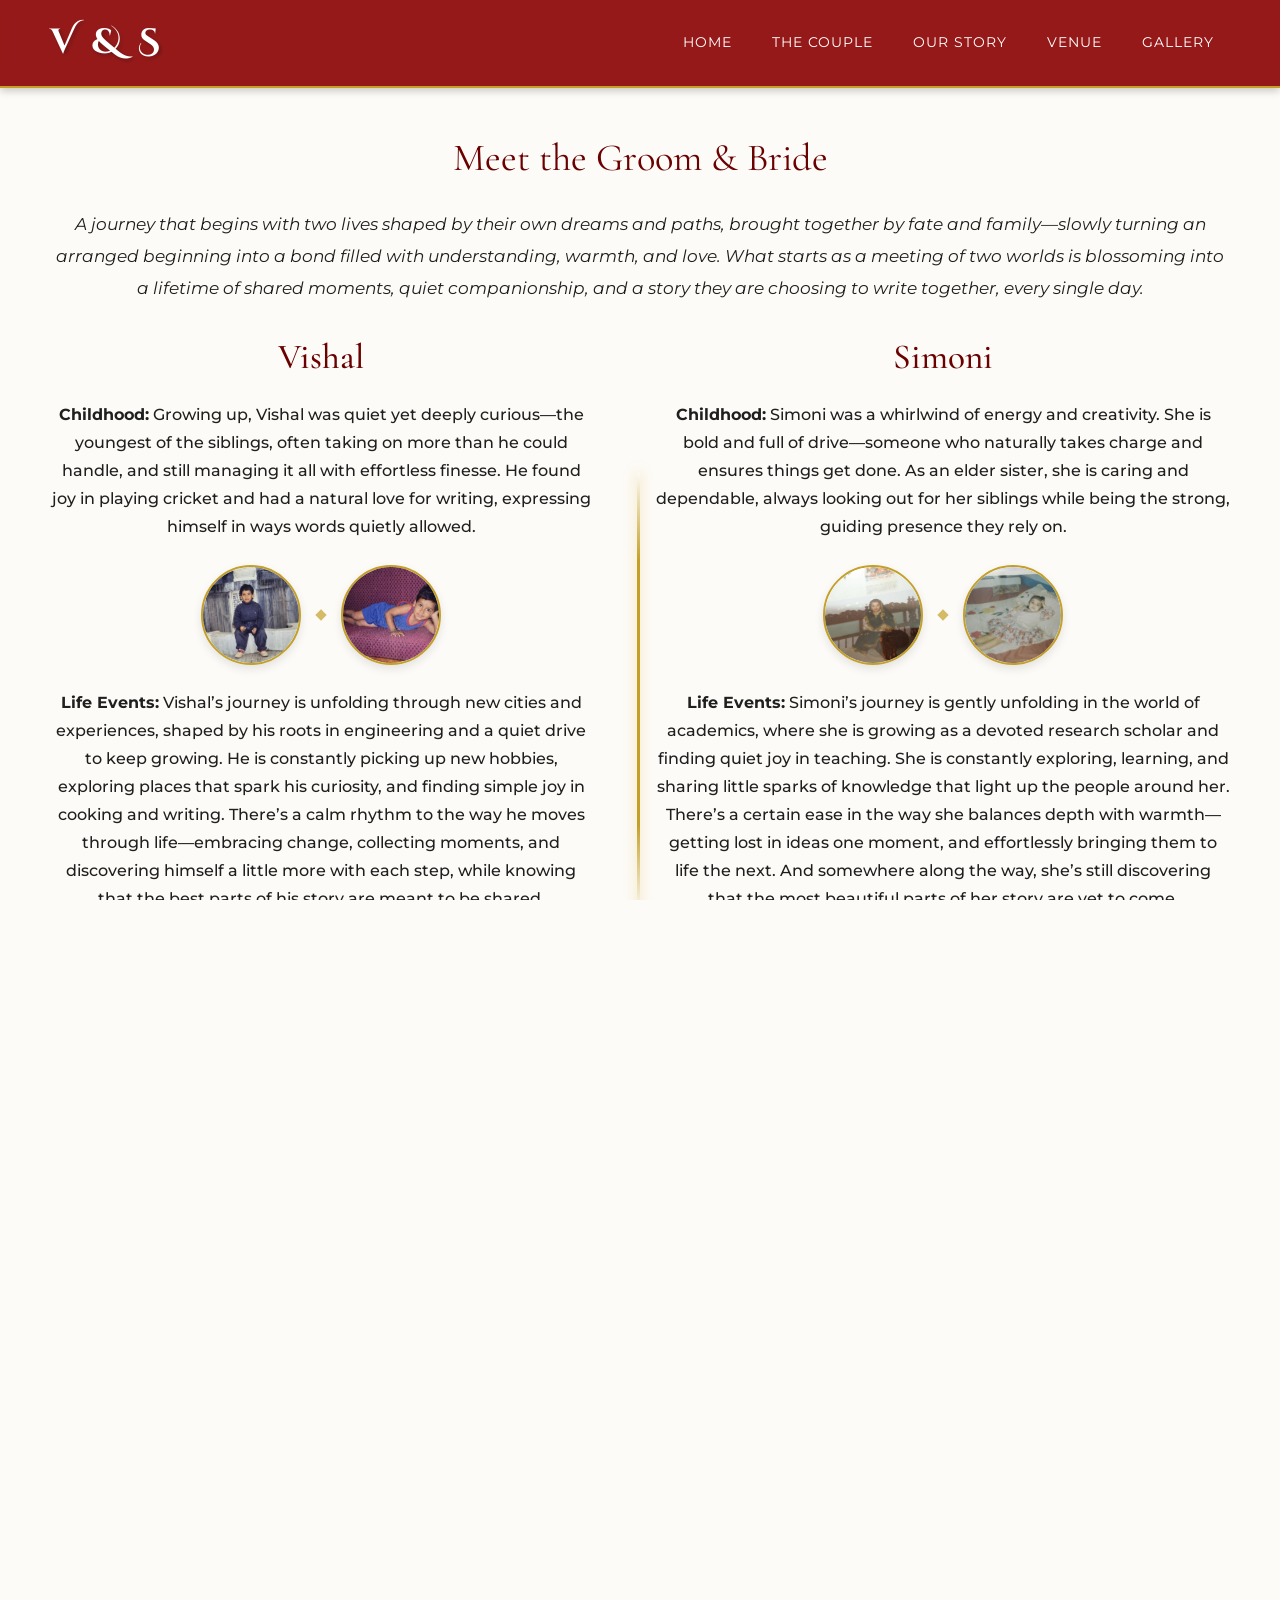
==== couple.html @ 0a627285 "Initial commit" ====
<!DOCTYPE html>
<html lang="en">
<head>
  <meta charset="UTF-8" />
  <meta name="viewport" content="width=device-width, initial-scale=1.0" />
  <title>Our Wedding - The Couple</title>
  <link rel="preconnect" href="https://fonts.googleapis.com" />
  <link rel="preconnect" href="https://fonts.gstatic.com" crossorigin />
  <link href="https://fonts.googleapis.com/css2?family=Cormorant+Garamond:ital,wght@0,300;0,400;0,600;1,400&family=Montserrat:wght@300;400;500&family=Cinzel+Decorative:wght@400;700&display=swap" rel="stylesheet" />
  <link rel="stylesheet" href="style.css" />
</head>
<body>
  <header class="topbar">
    <nav class="container nav-grid">
      <a class="brand" href="index.html">V &amp; S</a>
      <div class="nav-links">
        <a href="index.html">Home</a>
        <a href="couple.html">The Couple</a>
        <div class="dropdown">
          <a href="event.html">Our Story</a>
          <div class="dropdown-content">
            <a href="roka.html">Roka</a>
            <a href="engagement.html">Engagement</a>
            <a href="sangeet.html">Sangeet</a>
            <a href="haldi.html">Haldi</a>
            <a href="wedding.html">Wedding</a>
            <a href="reception.html">Reception</a>
          </div>
        </div>
        <div class="dropdown">
          <a href="venue.html">Venue</a>
          <div class="dropdown-content">
            <a href="khajuraho-history.html">Khajuraho History</a>
          </div>
        </div>
        <a href="gallery.html">Gallery</a>
      </div>
    </nav>
  </header>

  <main class="container">
    <section class="section-block couple-intro">
      <h2>Meet the Groom &amp; Bride</h2>
      <p style="font-style: italic;">A journey that begins with two lives shaped by their own dreams and paths, brought together by fate and family—slowly turning an arranged beginning into a bond filled with understanding, warmth, and love. What starts as a meeting of two worlds is blossoming into a lifetime of shared moments, quiet companionship, and a story they are choosing to write together, every single day.</p>
    </section>

    <div class="info-grid">
      <article>
        <h3>Vishal</h3>
        <p><strong>Childhood:</strong> Growing up, Vishal was quiet yet deeply curious—the youngest of the siblings, often taking on more than he could handle, and still managing it all with effortless finesse. He found joy in playing cricket and had a natural love for writing, expressing himself in ways words quietly allowed.</p>
        <div class="story-gallery">
          <div class="story-frame"><img src="images/Vishal_Child_01.jpg" alt="Vishal Childhood 1"></div>
          <div class="diamond-divider"></div>
          <div class="story-frame"><img src="images/Vishal_Child_02.jpg" alt="Vishal Childhood 2"></div>
        </div>
        <p style="margin-top: 1rem;"><strong>Life Events:</strong> Vishal’s journey is unfolding through new cities and experiences, shaped by his roots in engineering and a quiet drive to keep growing. He is constantly picking up new hobbies, exploring places that spark his curiosity, and finding simple joy in cooking and writing. There’s a calm rhythm to the way he moves through life—embracing change, collecting moments, and discovering himself a little more with each step, while knowing that the best parts of his story are meant to be shared.</p>
        <div class="story-gallery">
          <div class="story-frame"><img src="images/Vishal_Life_01.jpg" alt="Vishal Event 1"></div>
          <div class="diamond-divider"></div>
          <div class="story-frame"><img src="images/Vishal_Life_02.jpg" alt="Vishal Event 2"></div>
          <div class="diamond-divider"></div>
          <div class="story-frame"><img src="images/Vishal_Life_03.jpg" alt="Vishal Event 3"></div>
        </div>
      </article>
      <article>
        <h3>Simoni</h3>
        <p><strong>Childhood:</strong> Simoni was a whirlwind of energy and creativity. She is bold and full of drive—someone who naturally takes charge and ensures things get done. As an elder sister, she is caring and dependable, always looking out for her siblings while being the strong, guiding presence they rely on.</p>
        <div class="story-gallery">
          <div class="story-frame"><img src="images/Simoni_Child_01.jpeg" alt="Simoni Childhood 1"></div>
          <div class="diamond-divider"></div>
          <div class="story-frame"><img src="images/Simoni_Child_02.jpeg" alt="Simoni Childhood 2"></div>
        </div>
        <p style="margin-top: 1rem;"><strong>Life Events:</strong> Simoni’s journey is gently unfolding in the world of academics, where she is growing as a devoted research scholar and finding quiet joy in teaching. She is constantly exploring, learning, and sharing little sparks of knowledge that light up the people around her. There’s a certain ease in the way she balances depth with warmth—getting lost in ideas one moment, and effortlessly bringing them to life the next. And somewhere along the way, she’s still discovering that the most beautiful parts of her story are yet to come.</p>
        <div class="story-gallery">
          <div class="story-frame"><img src="images/Simoni_Life_01.jpg" alt="Simoni Event 1"></div>
          <div class="diamond-divider"></div>
          <div class="story-frame"><img src="images/Simoni_Life_02.jpg" alt="Simoni Event 2"></div>
          <div class="diamond-divider"></div>
          <div class="story-frame"><img src="images/Simoni_Life_03.jpg" alt="Simoni Event 3"></div>
        </div>
      </article>
    </div>

    <section class="section-block childhood-section">
      <h3 style="text-align: center;">These kids are getting married!</h3>
      <div class="childhood-gallery">
        <div class="kid-frame">
          <img src="images/Little_Vishal.jpg" alt="Little Vishal">
          <span>Little Vishal</span>
        </div>
        <div class="heart-divider">
          <svg viewBox="0 0 32 32" fill="var(--maroon)">
            <path d="M16 28.5L14.1 26.7C7.33 20.58 3 16.5 3 11.5C3 7.36 6.36 4 10.5 4C12.84 4 15.09 5.09 16.6 6.81C18.11 5.09 20.36 4 22.7 4C26.84 4 30 7.36 30 11.5C30 16.5 25.67 20.58 18.9 26.71L17 28.5H16Z"/>
          </svg>
        </div>
        <div class="kid-frame">
          <img src="images/Little_Simoni.jpg" alt="Little Simoni">
          <span>Little Simoni</span>
        </div>
      </div>
    </section>

    <section class="event-nav-buttons">
      <h3>Explore Our Journey</h3>
      <div class="event-grid">
        <a href="event.html" class="button-89">Our Full Story</a>
        <a href="gallery.html" class="button-89">Photo Gallery</a>
      </div>
    </section>
  </main>

  <footer class="site-footer">
    <div class="container footer-compact-row">
      <div class="countdown" aria-live="polite">
        <div><span id="days">0</span><small>Days</small></div>
        <div><span id="hours">0</span><small>Hours</small></div>
        <div><span id="minutes">0</span><small>Minutes</small></div>
        <div><span id="seconds">0</span><small>Seconds</small></div>
      </div>
      <p class="footer-quote-inline">Two hearts. Two families. One beautiful beginning.</p>
      <div class="wedding-seal">
        <div class="seal-inner">
          <span class="seal-month">NOV</span>
          <span class="seal-day">20</span>
          <span class="seal-year">2026</span>
        </div>
      </div>
    </div>
  </footer>

  <script src="countdown.js"></script>
  <script src="lightbox.js"></script>
  <script src="responsive-imgs.js"></script>
</body>
</html>
---- style.css ----
@import url('https://fonts.googleapis.com/css2?family=Cinzel+Decorative:wght@400;700&family=Cormorant+Garamond:ital,wght@0,300;0,400;0,600;1,400&family=Montserrat:wght@300;400;500&display=swap');

:root {
    --ivory: #FDFBF7;
    --gold: #C5A028;
    --maroon: #6B0000;
    --pastel-blue: #a7c7e7;
    --dark-text: #1f1f1f;
    --bg: var(--ivory);
    --text: #1f1f1f;
    --muted: #444444;
    --border: rgba(107, 0, 0, 0.15);
    --shadow: 0 20px 40px rgba(0, 0, 0, 0.08);
    --size-4: 1.2rem;
    --size-content-3: 1180px;
}

* {box-sizing:border-box;margin:0;padding:0;}
html {scroll-behavior:smooth;}
html,body {height:100%;font-family:'Montserrat', sans-serif;font-size:16px;line-height:1.8;color:var(--text);display:flex;flex-direction:column;background:var(--bg);font-weight: 400; overflow-x: hidden;}
body.loading-active { overflow: hidden; }

/* Loading Overlay */
.loading-wrapper {
    position: fixed;
    inset: 0;
    z-index: 10000;
    background: linear-gradient(-45deg, #6B0000, #4a0000, #C41E3A, #2b0000);
    background-size: 300% 300%;
    animation: gradientBG 8s ease infinite;
    display: flex;
    justify-content: center;
    align-items: center;
    transition: opacity 0.6s cubic-bezier(0.4, 0, 0.2, 1), visibility 0.6s;
}

.loading-wrapper.hidden {
    opacity: 0;
    visibility: hidden;
}

.loading-content {
    position: relative;
    width: 100%;
    height: 100%;
    display: flex;
    justify-content: center;
    align-items: center;
}

.loading-text {
    position: absolute;
    z-index: 10;
    font-family: 'Cinzel Decorative', serif;
    color: var(--gold);
    font-size: 2rem;
    font-weight: 700;
    text-transform: uppercase;
    letter-spacing: 6px;
    text-shadow: 0 0 30px rgba(197, 160, 40, 0.8), 0 0 15px rgba(255, 255, 255, 0.4);
    animation: loaderFade 2s infinite ease-in-out;
}

.loader-dots {
    position: absolute;
    top: 50%;
    left: 50%;
}

.loader-dot {
    position: absolute;
    width: 300px;
    height: 300px;
    transform: translate(-50%, -50%);
    animation: loading-block 3.5s ease-in-out infinite;
}

.loader-dot::after {
    content: "";
    display: inline-block;
    width: 60px;
    height: 60px;
    background-color: var(--gold);
    border-radius: 50%;
    position: absolute;
    transform: scale(0.17);
    animation: loading-dot 3.5s ease-in-out infinite;
    box-shadow: 0 0 15px var(--gold);
}

.loader-dot:nth-child(1) { top: 120px; left: -209px; animation-delay: 0s; }
.loader-dot:nth-child(1)::after { top: 0; right: 0; transform-origin: top right; animation-delay: 0s; }
.loader-dot:nth-child(2) { top: -161px; left: -194px; animation-delay: 0.25s; }
.loader-dot:nth-child(2)::after { bottom: 0; right: 0; transform-origin: bottom right; animation-delay: 0.25s; }
.loader-dot:nth-child(3) { top: -161px; left: -101px; animation-delay: 0.5s; }
.loader-dot:nth-child(3)::after { bottom: 0; right: 0; transform-origin: bottom right; animation-delay: 0.5s; }
.loader-dot:nth-child(4) { top: 116px; left: 200px; animation-delay: 0.75s; }
.loader-dot:nth-child(4)::after { top: 0; left: 0; transform-origin: top left; animation-delay: 0.75s; }
.loader-dot:nth-child(5) { top: -161px; left: 214px; animation-delay: 1s; }
.loader-dot:nth-child(5)::after { bottom: 0; left: 0; transform-origin: bottom left; animation-delay: 1s; }

@keyframes loading-block { 70%, 100% { transform: translate(-50%, -50%) rotate(360deg); } }
@keyframes loading-dot { 0%, 70%, 100% { transform: scale(0.17); } 35% { transform: scale(1); } }
@keyframes gradientBG { 0% { background-position: 0% 50%; } 50% { background-position: 100% 50%; } 100% { background-position: 0% 50%; } }
@keyframes loaderFade { 0%, 100% { opacity: 0.5; transform: scale(0.95); } 50% { opacity: 1; transform: scale(1); } }
body {display:flex;flex-direction:column;}
main {flex:1;}
a {color:inherit;text-decoration:none;}

.topbar {position:sticky;top:0;z-index:20;background:rgba(139,0,0,0.9);backdrop-filter:blur(10px);border-bottom:2px solid var(--gold);box-shadow:0 3px 8px rgba(0,0,0,0.2);padding:0.1rem 0;}
.container {width:min(100% - 2rem, 1180px);margin:0 auto;}
.nav-grid {display:flex;align-items:center;justify-content:space-between;padding:0.6rem 0;}
.brand {
    font-family: 'Cinzel Decorative', serif;
    font-size: 2.2rem;
    font-weight: 700;
    letter-spacing: 0.1em;
    color: #fff;
    text-shadow: 2px 2px 4px rgba(0,0,0,0.3);
    transition: transform 0.15s ease, text-shadow 0.15s ease;
}
.brand:hover {
    transform: scale(1.05);
    text-shadow: 0 0 10px rgba(212, 175, 55, 0.6);
}
.nav-links {display:flex; gap:0.5rem; align-items: stretch;}
.dropdown { position: relative; display: flex; align-items: center; }
.dropdown-content {
    display: none;
    position: absolute;
    background: rgba(107, 0, 0, 0.8);
    backdrop-filter: blur(10px);
    min-width: 180px;
    box-shadow: 0px 8px 16px 0px rgba(0,0,0,0.3);
    z-index: 30;
    top: 100%;
    left: 0;
    border: 1px solid var(--gold);
    border-top: none;
    padding: 0.5rem 0;
}
.dropdown-content a {
    display: block;
    width: 100%;
    padding: 0.6rem 1.2rem !important;
    border-radius: 0 !important;
    text-transform: none !important;
    margin: 0 !important;
    color: #fff;
}
.dropdown-content a:hover {
    background: rgba(255, 255, 255, 0.1);
    color: var(--gold) !important;
    transition: background 0.15s ease, color 0.15s ease;
}
.dropdown:hover .dropdown-content { display: block; }
.nav-links > a, 
.dropdown > a {
    font-weight:400;
    color:#fff;
    padding: 0.6rem 1rem;
    border-radius: 4px;
    transition:all 0.15s ease;
    font-size:0.9rem;
    text-transform: uppercase;
    letter-spacing: 1px;
    display: flex;
    align-items: center;
}
.nav-links > a:hover,
.dropdown:hover > a {
    background:var(--gold);
    color:var(--maroon);
}

/* Desktop Hero */
.hero {position:relative;height:75vh;display:flex;align-items:center;justify-content:center;text-align:center;background:url('images/hero.jpg') center/cover no-repeat;}
.hero-overlay {position:absolute;inset:0;background:linear-gradient(160deg,rgba(0,0,0,0.2),rgba(0,0,0,0.4));}
.glass-card {position:relative;z-index:2;max-width:560px;margin:0 1rem;padding:2rem;backdrop-filter:blur(12px);background: rgba(255, 255, 255, 0.92);border: 1px solid rgba(255, 255, 255, 0.4);box-shadow: 0 30px 60px rgba(0,0,0,0.12);border-radius:4px;}
.glass-card h1 {font-family:'Cormorant Garamond', serif;font-size:3.5rem;margin-bottom:1.5rem;color:var(--maroon);font-weight:400;letter-spacing: 2px;}
.glass-card p {margin-bottom:2rem;color:var(--text);font-size:1.2rem;font-family:'Cormorant Garamond', serif;font-style: italic;line-height:1.8;letter-spacing:0.5px;}

/* Desktop layout defaults */
.info-grid {display:grid;grid-template-columns:1fr 1fr;gap:2rem;margin:1rem auto 2rem;align-items:start;}
.info-grid article {text-align:center;}
.info-grid article:first-child {position:relative;padding-right:2rem;}
.info-grid article:first-child::after {content:'';position:absolute;right:-1rem;top:50%;transform:translateY(-50%);width:3px;height:60%;background:linear-gradient(180deg, transparent 0%, var(--gold) 20%, var(--gold) 80%, transparent 100%);border-radius:999px;box-shadow:0 0 12px rgba(212,175,55,0.5);}
.info-grid h2, .info-grid h3 {font-family:'Cormorant Garamond', serif;font-size:2.2rem;margin-bottom:0.8rem;color:var(--maroon);font-weight:500;}
.info-grid p {line-height:1.75;color:var(--text);font-size:1rem;font-weight:500;}

/* Card Styles with 3D Flip Effect */
.cards-container {
  max-width:1000px;
  margin:2rem auto;
  display:flex;
  flex-wrap:wrap;
  justify-content:space-around;
  gap:2rem;
  padding:0 1rem;
}

.card {
  position:relative;
  width:280px;
  height:360px;
  background:#fff;
  transform-style:preserve-3d;
  transform:perspective(2000px);
  transition:1s;
  box-shadow:inset 100px 0 50px rgba(139,0,0,0.3);
  border-radius:12px;
  overflow:hidden;
}

.card:hover {
  z-index:1111;
  transform:perspective(2000px) rotate(-10deg);
  box-shadow:inset 20px 0 50px rgba(139,0,0,0.5);
}

.card .img-container {
  position:relative;
  width:100%;
  height:100%;
  transform-origin:left;
  z-index:1;
  transition:1s;
  border-radius:12px;
}

.card .img-container img {
  position:absolute;
  left:0;
  top:0;
  height:100%;
  width:100%;
  object-fit:cover;
}

.card:hover .img-container {
  transform:rotateY(-135deg);
}

.card .card-details {
  position:absolute;
  left:0;
  top:0;
  width:100%;
  height:100%;
  box-sizing:border-box;
  padding:20px;
  color:#000;
  background:linear-gradient(135deg, rgba(212,175,55,0.05) 0%, rgba(139,0,0,0.05) 100%);
  display:flex;
  flex-direction:column;
  justify-content:center;
}

.card .card-details h2 {
  margin:0;
  padding:0.5em 0;
  text-transform:uppercase;
  font-size:1.8em;
  color:var(--maroon);
  font-family:'Cormorant Garamond', serif;
  font-weight:500;
}

.card .card-details p {
  margin:0;
  padding:0;
  line-height:1.6;
  font-size:1rem;
  color:var(--text);
  font-weight:500;
}

.card-divider {
  width: 3px;
  height: 300px;
  background:linear-gradient(180deg, transparent 0%, var(--gold) 20%, var(--gold) 80%, transparent 100%);
  box-shadow:0 0 12px rgba(212,175,55,0.5);
  border-radius:999px;
  align-self:center;
  margin:0 2rem;
}

.section-block {margin:0.25rem 0;padding:0.25rem 0;}
.section-block h2, .section-block h3 {font-family:'Cormorant Garamond', serif;color:var(--maroon);margin:0 0 1rem 0;font-weight:400;font-size: 2.4rem;}
.section-block p, .section-block ul {color:var(--text);line-height:1.9;font-size:1.05rem;font-weight:400;}
.section-block ul {padding-left:1.3rem;list-style-type:disc;}

.gallery-section {
  width: 100%;
  position: relative;
  z-index: 1;
  margin: 0.5rem 0;
  padding: 0;
  overflow: hidden;
  text-align: center;
  background: transparent;
  display: grid;
  place-items: center;
  padding: 2rem 0;
}

.gallery-section h3 {
  margin: 0 !important;
  padding: 0.5rem 0 0 0;
  font-size: 1.8rem;
  font-family: 'Cinzel Decorative', serif;
  color: var(--maroon);
}

.photo-frame {
  position: relative;
  flex-shrink: 0;
  height: 100%;
  aspect-ratio: 1.1;
  overflow: hidden;
  border-radius: 12px;
  box-shadow: 0 8px 20px rgba(0, 0, 0, 0.12);
  background-color: var(--ivory);
}

.photo-frame img {
  width: 100%;
  height: 100%;
  object-fit: cover;
  object-position: center;
  border-radius: 12px;
  border: 2px solid var(--gold);
  display: block;
}

@media (max-width: 768px) {
  .photo-frame {
    aspect-ratio: 1.05;
  }
}

/* Ribbon Gallery Track Styles */
.track-wrapper {
  width: 100%;
  max-inline-size: var(--size-content-3);
  overflow: hidden;
  -webkit-mask: linear-gradient(90deg, transparent 0, black 15% 85%, transparent) 0 50% / 100% calc(100% - (2 * var(--size-4))) no-repeat,
                linear-gradient(0deg, black, black) 50% 0 / 100% var(--size-4) no-repeat,
                linear-gradient(0deg, black, black) 50% 100% / 100% var(--size-4) no-repeat;
  mask: linear-gradient(90deg, transparent 0, black 15% 85%, transparent) 0 50% / 100% calc(100% - (2 * var(--size-4))) no-repeat,
                linear-gradient(0deg, black, black) 50% 0 / 100% var(--size-4) no-repeat,
                linear-gradient(0deg, black, black) 50% 100% / 100% var(--size-4) no-repeat;
}

.track {
  --size: clamp(200px, 40vmin, 50rem);
  height: var(--size);
  width: 100%;
  display: flex;
  overflow-x: auto;
  scroll-behavior: auto !important; /* CRITICAL: Prevents CSS from fighting JS animation */
  gap: var(--size-4);
  list-style-type: none;
  margin: 0;
  padding: var(--size-4) 1rem;
  -webkit-mask: radial-gradient(#0000 0 30%, #000 30.5%) 50% calc(var(--size) * 0.5) / 300% 100%,
                linear-gradient(0deg, black, black) 50% 0 / 100% var(--size-4) no-repeat,
                linear-gradient(0deg, black, black) 50% 100% / 100% var(--size-4) no-repeat;
  mask: radial-gradient(#0000 0 30%, #000 30.5%) 50% calc(var(--size) * 0.5) / 300% 100%,
                linear-gradient(0deg, black, black) 50% 0 / 100% var(--size-4) no-repeat,
                linear-gradient(0deg, black, black) 50% 100% / 100% var(--size-4) no-repeat;
  cursor: grab;
}

.track::-webkit-scrollbar {
  display: none;
}

.track__item {
  height: 100%;
  aspect-ratio: 1;
  flex-shrink: 0;
  background: rgba(139, 0, 0, 0.05); /* Placeholder color while heavy images decode */
  border-radius: 12px;
  overflow: hidden;
  border: 2px solid var(--gold);
}

.track__item img {
  height: 100%;
  width: 100%;
  object-fit: cover;
  border-radius: 12px;
  border: 2px solid var(--gold);
  display: block;
  box-sizing: border-box;
}

.video-wrap {position:relative;padding-top:56.25%;border-radius:16px;overflow:hidden;border:3px solid var(--gold);box-shadow:0 12px 32px rgba(212,175,55,0.4), inset 0 0 0 1px rgba(139,0,0,0.3); margin: 2rem 0;}
.video-wrap iframe {position:absolute;inset:0;width:100%;height:100%;border:0;}

.button-89 {
  --b: 3px;
  --s: .45em;
  --color: var(--maroon);
  --accent-color: var(--gold);
  padding: calc(.8em + var(--s)) calc(1.2em + var(--s));
  color: var(--color);
  --_p: var(--s);
  background:
    conic-gradient(from 90deg at var(--b) var(--b),#0000 90deg,var(--color) 0)
    var(--_p) var(--_p)/calc(100% - var(--b) - 2*var(--_p)) calc(100% - var(--b) - 2*var(--_p));
  transition: .15s linear, color 0.1s, background-color 0.1s;
  outline: var(--b) solid #0000;
  outline-offset: .6em;
  font-size: 18px;
  font-weight: 600;
  border: 0;
  user-select: none;
  -webkit-user-select: none;
  touch-action: manipulation;
  cursor: pointer;
  text-decoration: none;
  display: inline-block;
}

.button-89:hover,
.button-89:focus-visible {
  --_p: 0px;
  outline-color: var(--accent-color);
  outline-offset: .05em;
}

.button-89:active {
  background: var(--color);
  color: #fff;
}

.event-buttons {
  text-align: center;
  padding: 2rem 0;
  background: linear-gradient(135deg, rgba(139, 0, 0, 0.05) 0%, rgba(212, 175, 55, 0.05) 100%);
  border-radius: 16px;
  margin: 1rem 0 2rem 0;
}

.event-buttons h2,
.event-buttons h3 {
  font-size: 2.2rem;
  color: var(--maroon);
  margin-bottom: 0.5rem;
  font-family: 'Cormorant Garamond', serif;
}

.event-buttons p {
  color: var(--muted);
  margin-bottom: 1.5rem;
  font-size: 1.1rem;
}

.events-details {
  display: grid;
  grid-template-columns: repeat(3, 1fr);
  gap: 1.5rem;
  margin-top: 2rem;
}

.event-detail-card {
  background: #fff;
  padding: 2.2rem 1.5rem;
  border: 1px solid var(--border);
  border-radius: 4px;
  text-align: center;
  box-shadow: var(--shadow);
  transition: all 0.15s ease;
}

.event-detail-card:hover {
  transform: translateY(-4px);
  border-color: var(--gold);
  background: var(--ivory);
}

.event-detail-card h4 {
  color: var(--maroon);
  font-size: 1.5rem;
  margin-bottom: 0.4rem;
  font-family: 'Cinzel Decorative', serif;
  font-weight: 700;
}

.event-detail-card .event-date {
  display: block;
  font-size: 0.85rem;
  font-weight: 600;
  color: var(--gold);
  letter-spacing: 2px;
  text-transform: uppercase;
  margin-bottom: 1.2rem;
}

.event-detail-card p {
  color: var(--text);
  line-height: 1.6;
  font-size: 0.9rem;
  font-weight: 400;
}

.event-nav-buttons {
  margin: 1rem 0 0.5rem;
  padding: 1.5rem;
  background: linear-gradient(135deg, rgba(139, 0, 0, 0.08) 0%, rgba(212, 175, 55, 0.08) 100%);
  border-radius: 16px;
  border: 2px solid rgba(212, 175, 55, 0.3);
  text-align: center;
}

.event-nav-buttons h3 {
  color: var(--maroon);
  margin-bottom: 1rem;
  font-size: 1.8rem;
  font-family: 'Cinzel Decorative', serif;
}

.event-grid { display: flex; justify-content: center; gap: 30px; flex-wrap: wrap; align-items: center; }
.event-grid .button-89 { margin: 0; }

.event-nav-buttons .event-grid {
    gap: 1rem; /* Adjust gap for stacked buttons */
}

.event-nav-buttons .event-grid .button-89 {
    width: 100%; /* Make buttons full width on mobile */
    max-width: 280px; /* Limit max width for aesthetics */
    margin: 0 auto; /* Center buttons */
}



.venue-sections {
    display: grid;
    grid-template-columns: repeat(3, 1fr);
    gap: 2rem;
    margin: 2rem 0;
}
.venue-card {
    padding: 2rem 1.5rem;
    border: 1px solid var(--border);
    border-radius: 8px;
    text-align: center;
    background: rgba(139, 0, 0, 0.02);
    transition: transform 0.15s ease, border-color 0.15s ease, box-shadow 0.15s ease;
}
.venue-card:hover { transform: translateY(-5px); border-color: var(--gold); background: #fff; }
.venue-card h3 { font-family: 'Cinzel Decorative', serif; font-size: 1.5rem !important; margin-bottom: 0.8rem !important; color: var(--maroon); }
.venue-card p { font-size: 0.95rem; line-height: 1.6; margin-bottom: 0.3rem; }

.maps-wrapper {
    display: flex;
    align-items: center;
    gap: 2rem;
    margin-top: 1.5rem;
}

.map-divider {
    width: 3px;
    height: 250px;
    background: linear-gradient(180deg, transparent 0%, var(--gold) 20%, var(--gold) 80%, transparent 100%);
    box-shadow: 0 0 12px rgba(212, 175, 55, 0.5);
    border-radius: 999px;
    flex-shrink: 0;
}

.map-container {position:relative;padding-top:56.25%;border-radius:16px;overflow:hidden;border:3px solid var(--gold);box-shadow:0 12px 32px rgba(212,175,55,0.4), inset 0 0 0 1px rgba(139,0,0,0.3);background:rgba(139,0,0,0.08); flex: 1;}
.map-container iframe {position:absolute;inset:0;width:100%;height:100%;border:0;filter:grayscale(15%) contrast(96%) brightness(110%);}

.map-overlay {
    position: absolute;
    inset: 0;
    width: 100%;
    height: 100%;
    object-fit: cover;
    pointer-events: none; /* Allows interacting with the map underneath */
    z-index: 10;
    opacity: 1;
    transition: opacity 0.8s ease;
}

.map-container:hover .map-overlay {
    opacity: 0;
}

.doli-section {margin:2.5rem 0;display:flex;justify-content:center;align-items:center;}
.doli-image {max-width:100%;height:auto;border-radius:16px;border:4px solid var(--gold);box-shadow:0 16px 40px rgba(139,0,0,0.3), inset 0 0 0 2px rgba(212,175,55,0.5);transition:transform 0.3s ease, box-shadow 0.3s ease;object-fit:cover;}
.doli-image:hover {transform:scale(1.03);box-shadow:0 20px 48px rgba(139,0,0,0.4), inset 0 0 0 2px rgba(212,175,55,0.6);}

.site-footer {padding:0.35rem 0;text-align:center;color:#fff;font-size:1rem;border-top:3px solid var(--gold);background:rgba(139,0,0,0.85);margin-top:auto;font-weight:400;}
.site-footer p {margin:0.2rem 0;font-size:1rem;font-weight:500;}
.site-footer a {color:var(--gold);transition:0.3s;text-decoration:none;}
.site-footer a:hover {text-decoration:underline;}

.footer-compact-row {
    display: grid;
    grid-template-columns: 1fr auto 1fr;
    align-items: center;
    padding: 0.4rem 0;
}

.footer-quote-inline {
    text-align: center;
    font-style: italic;
    color: var(--gold);
    font-family: 'Cormorant Garamond', serif;
    font-size: 1.1rem !important;
    margin: 0 !important;
    letter-spacing: 0.5px;
    border-left: 1px solid rgba(212,175,55,0.3);
    border-right: 1px solid rgba(212,175,55,0.3);
    padding: 0 1rem;
}

.wedding-seal {
    background: var(--gold);
    padding: 3px;
    border-radius: 4px;
    box-shadow: 0 0 15px rgba(212, 175, 55, 0.4);
    position: relative;
    min-width: 80px;
    justify-self: end;
}

.seal-inner {
    display: flex;
    flex-direction: column;
    align-items: center;
    background: var(--maroon);
    padding: 4px 10px;
    border: 1px solid rgba(212, 175, 55, 0.5);
}

.seal-month { font-family: 'Montserrat', sans-serif; font-size: 0.6rem; letter-spacing: 2px; color: var(--gold); font-weight: 700; }
.seal-day { font-family: 'Cinzel Decorative', serif; font-size: 1.6rem; line-height: 1; color: #fff; font-weight: 700; margin: 2px 0; }
.seal-year { font-family: 'Montserrat', sans-serif; font-size: 0.6rem; letter-spacing: 1px; color: var(--gold); font-weight: 600; }

.countdown {display:flex;justify-content:flex-start;gap:0.6rem;margin:0;}
.countdown div {
    background: linear-gradient(135deg, var(--maroon) 0%, #4a0000 100%);
    padding: 0.4rem 0.6rem;
    border-radius: 8px;
    min-width: 65px;
    border: 1.5px solid var(--gold);
    box-shadow: 0 8px 20px rgba(0,0,0,0.2);
    text-align: center;
    transition: all 0.2s ease;
}
.countdown div:hover {transform:translateY(-4px);box-shadow:0 16px 36px rgba(212,175,55,0.4);border-color:#fff;}
.countdown span {display:block;font-family:'Cormorant Garamond', serif;font-size:1.4rem;color:var(--gold);font-weight:700;line-height:1;}
.countdown small {color:#fff;font-size:0.6rem;text-transform:uppercase;font-weight:600;letter-spacing: 0.5px;}

@media (max-width: 960px) {
  .info-grid {grid-template-columns:1fr; gap: 3rem;}
  .info-grid article:first-child {padding-right: 0; padding-bottom: 2rem;}
  .info-grid article:first-child::after {
    right: 50%; top: auto; bottom: -1.5rem; transform: translateX(50%);
    width: 60%; height: 3px;
    background: linear-gradient(90deg, transparent 0%, var(--gold) 20%, var(--gold) 80%, transparent 100%);
  }
  .nav-links {gap:0.6rem;}
  .hero {height:70vh;}
  .maps-wrapper {
    flex-direction: column;
    gap: 1.5rem;
  }
  .map-divider {
    display: none;
  }
  .events-details { grid-template-columns: repeat(2, 1fr); }
}

.childhood-gallery {
    display: flex;
    justify-content: center;
    gap: 3rem;
    flex-wrap: wrap;
    margin-top: 2rem;
}

.kid-frame { text-align: center; }
.kid-frame img { width: 220px; height: 220px; object-fit: cover; border-radius: 50%; border: 4px solid var(--gold); box-shadow: var(--shadow); margin-bottom: 1rem; }
.kid-frame span { font-family: 'Cinzel Decorative', serif; color: var(--maroon); font-weight: 700; font-size: 1.1rem; display: block; }

.couple-intro { text-align: center; padding-top: 2rem; }
.childhood-section { background: rgba(139, 0, 0, 0.03); padding: 2rem; border-radius: 12px; margin: 2rem 0; }

@keyframes heartbeat {
  0% { transform: scale(1); }
  15% { transform: scale(1.25); }
  30% { transform: scale(1); }
  45% { transform: scale(1.25); }
  70% { transform: scale(1); }
  100% { transform: scale(1); }
}

.heart-divider { width: 32px; height: 32px; align-self: center; opacity: 0.9; animation: heartbeat 1.5s ease-in-out infinite; transform-origin: center; }

.story-gallery { display: flex; justify-content: center; align-items: center; gap: 16px; margin: 1.5rem 0; flex-wrap: wrap; }
.story-frame { width: 100px; height: 100px; border-radius: 50%; border: 2px solid var(--gold); overflow: hidden; box-shadow: 0 4px 10px rgba(0,0,0,0.1); background: #fff; flex-shrink: 0; }
.story-frame img { width: 100%; height: 100%; object-fit: cover; transition: transform 0.3s ease; }
.story-frame:hover img { transform: scale(1.1); }

.diamond-divider { width: 8px; height: 8px; background-color: var(--gold); transform: rotate(45deg); flex-shrink: 0; opacity: 0.7; }


/* History Page Layout */
.history-row {
    display: flex;
    align-items: center;
    gap: 4rem;
    margin: 4rem 0;
    background: linear-gradient(135deg, rgba(253, 251, 247, 1) 0%, rgba(212, 175, 55, 0.05) 100%);
    border: 1px solid var(--border);
    border-radius: 12px;
    padding: 3rem;
    box-shadow: var(--shadow);
}
.history-row.reverse {
    flex-direction: row-reverse;
}
.history-text {
    flex: 1;
}
.history-text h3 {
    font-family: 'Cinzel Decorative', serif;
    font-size: 2.2rem;
    color: var(--maroon);
    margin-bottom: 1.2rem;
}
.history-text p {
    font-size: 1.05rem;
    line-height: 1.9;
    color: var(--text);
    margin-bottom: 1rem;
}
.history-img {
    flex: 1;
    position: relative;
}
.history-img img {
    width: 100%;
    height: auto;
    border-radius: 8px;
    border: 3px solid var(--gold);
    box-shadow: 0 15px 30px rgba(107, 0, 0, 0.15);
    transition: transform 0.4s ease, box-shadow 0.4s ease;
    object-fit: cover;
}
.history-img img:hover {
    transform: scale(1.02);
    box-shadow: 0 20px 40px rgba(107, 0, 0, 0.2);
}

@media (max-width: 960px) {
    .history-row {
        gap: 2rem;
        padding: 2rem;
    }
}
@media (max-width: 768px) {
    .history-row, .history-row.reverse {
        flex-direction: column;
        text-align: center;
        padding: 1.5rem;
    }
}

/* Float Layout for History Page */
.history-float-block {
    margin: 4rem 0;
    background: linear-gradient(135deg, rgba(253, 251, 247, 1) 0%, rgba(212, 175, 55, 0.05) 100%);
    border: 1px solid var(--border);
    border-radius: 12px;
    padding: 3rem;
    box-shadow: var(--shadow);
}
.history-float-block::after {
    content: "";
    display: table;
    clear: both;
}
.history-float-block h3 {
    font-family: 'Cinzel Decorative', serif;
    font-size: 2.2rem;
    color: var(--maroon);
    margin-bottom: 1.2rem;
}
.history-float-block p {
    font-size: 1.05rem;
    line-height: 1.9;
    color: var(--text);
    margin-bottom: 1rem;
}
.history-float-img {
    float: right;
    width: 45%;
    margin: 0.5rem 0 1.5rem 2.5rem;
}
.history-float-img img {
    width: 100%;
    height: auto;
    border-radius: 8px;
    border: 3px solid var(--gold);
    box-shadow: 0 15px 30px rgba(107, 0, 0, 0.15);
    transition: transform 0.4s ease, box-shadow 0.4s ease;
    object-fit: cover;
}
.history-float-img img:hover {
    transform: scale(1.02);
    box-shadow: 0 20px 40px rgba(107, 0, 0, 0.2);
}

@media (max-width: 960px) {
    .history-float-block { padding: 2rem; }
    .history-float-img { width: 50%; margin-left: 1.5rem; }
}
@media (max-width: 768px) {
    .history-float-block { padding: 1.5rem; text-align: center; }
    .history-float-img { float: none; width: 100%; margin: 0 0 1.5rem 0; }
}

/* Palace Our Story Section */
.palace-story-container {
    display: flex;
    align-items: center;
    gap: 4rem;
    margin: 2rem 0 5rem 0;
    padding: 4rem;
    background: #fff;
    box-shadow: var(--shadow);
    position: relative;
}
.palace-story-container::before {
    content: '';
    position: absolute;
    inset: 12px;
    border: 1px solid rgba(212, 175, 55, 0.4);
    pointer-events: none;
}
.palace-story-image {
    flex: 1;
    height: 500px;
}
.palace-story-image img {
    width: 100%;
    height: 100%;
    object-fit: cover;
    box-shadow: 0 10px 30px rgba(107, 0, 0, 0.15);
}
.palace-story-text {
    flex: 1.2;
    padding-right: 2rem;
}
.palace-story-text h4 {
    font-family: 'Cormorant Garamond', serif;
    font-size: 1.5rem;
    color: var(--gold);
    font-style: italic;
    margin-bottom: 1.5rem;
    font-weight: 500;
}
@media (max-width: 960px) {
    .palace-story-container { flex-direction: column; padding: 2.5rem; gap: 2.5rem; }
    .palace-story-text { padding-right: 0; text-align: center; }
    .palace-story-image { width: 100%; height: 350px; }
}

/* Chronological Timeline Layout */
.timeline-section {
    padding: 1rem 0 3rem 0;
}
.timeline {
    position: relative;
    max-width: 100%;
    margin: 0 auto;
}
.timeline::after {
    content: '';
    position: absolute;
    width: 4px;
    background: linear-gradient(180deg, transparent 0%, var(--gold) 10%, var(--gold) 90%, transparent 100%);
    top: 0;
    bottom: 0;
    left: 50%;
    margin-left: -2px;
    border-radius: 4px;
}
.timeline-item {
    padding: 1.5rem 30px;
    position: relative;
    background: inherit;
    width: 50%;
}
.timeline-item.left { left: 0; }
.timeline-item.left .timeline-content {
    text-align: right;
}

.timeline-item.right { left: 50%; }
.timeline-dot {
    position: absolute;
    width: 20px;
    height: 20px;
    right: -10px;
    background-color: var(--maroon);
    border: 4px solid var(--gold);
    top: 3.5rem;
    border-radius: 50%;
    z-index: 1;
    box-shadow: 0 0 0 4px rgba(212, 175, 55, 0.2);
}
.timeline-item.right .timeline-dot { left: -10px; }
.timeline-content {
    padding: 2rem;
    background: #fff;
    position: relative;
    border-radius: 12px;
    border: 1px solid var(--border);
    box-shadow: var(--shadow);
    transition: transform 0.3s ease, box-shadow 0.3s ease, border-color 0.3s ease;
}
.timeline-content:hover {
    transform: translateY(-5px);
    box-shadow: 0 15px 35px rgba(107, 0, 0, 0.12);
    border-color: rgba(212, 175, 55, 0.4);
}
.timeline-content h3 { font-family: 'Cormorant Garamond', serif; color: var(--maroon); font-size: 1.8rem; margin-bottom: 1rem; font-weight: 600; line-height: 1.3; }
.timeline-content p { font-size: 1rem; line-height: 1.8; color: var(--text); margin: 0; }
.timeline-step { display: inline-block; font-family: 'Montserrat', sans-serif; font-size: 0.8rem; color: var(--gold); font-weight: 700; text-transform: uppercase; letter-spacing: 2px; margin-bottom: 0.8rem; }
.timeline-img {
    width: 220px;
    height: 220px;
    object-fit: cover;
    border-radius: 8px;
    border: 2px solid var(--gold);
    box-shadow: 0 4px 15px rgba(0,0,0,0.1);
    background-color: var(--ivory);
    transition: transform 0.3s ease;
}
.timeline-img:hover {
    transform: scale(1.05);
}

.timeline-image-container {
    position: absolute;
    top: 50%;
    transform: translateY(-50%);
    z-index: 1;
}

.timeline-item.left .timeline-image-container {
    left: calc(100% + 30px);
}

.timeline-item.right .timeline-image-container {
    right: calc(100% + 30px);
}

@media screen and (max-width: 768px) {
    .timeline::after { left: 31px; }
    .timeline-item { width: 100%; padding-left: 70px; padding-right: 15px; }
    .timeline-item.right { left: 0%; }
    .timeline-item.left .timeline-dot,
    .timeline-item.right .timeline-dot { left: 21px; }
    .timeline-item.left .timeline-content { text-align: left; }
    .timeline-image-container {
        position: relative;
        top: auto;
        transform: none;
        margin-top: 1.5rem;
    }
    .timeline-item.left .timeline-image-container,
    .timeline-item.right .timeline-image-container {
        left: auto; right: auto;
    }
    .timeline-content { padding: 1.5rem; }
    .timeline-content h3 { font-size: 1.5rem; }
}

/* Lightbox Styles */
.track__item img, .faux-3d-card.active img, .photo-frame img, .story-frame img, .kid-frame img {
    cursor: zoom-in;
}
.lightbox-overlay {
    position: fixed;
    top: 0;
    left: 0;
    width: 100%;
    height: 100%;
    background: rgba(0, 0, 0, 0.92);
    z-index: 100000;
    display: flex;
    justify-content: center;
    align-items: center;
    opacity: 0;
    visibility: hidden;
    transition: opacity 0.3s ease, visibility 0.3s ease;
    backdrop-filter: blur(8px);
}
.lightbox-overlay.active {
    opacity: 1;
    visibility: visible;
}
.lightbox-content {
    position: relative;
    max-width: 90%;
    max-height: 90%;
}
.lightbox-img {
    max-width: 100%;
    max-height: 90vh;
    border-radius: 8px;
    box-shadow: 0 10px 40px rgba(0,0,0,0.5);
    border: 2px solid var(--gold);
    object-fit: contain;
    transform: scale(0.95);
    transition: transform 0.3s ease;
}
.lightbox-overlay.active .lightbox-img {
    transform: scale(1);
}
.lightbox-close {
    position: absolute;
    top: -40px;
    right: -40px;
    color: white;
    font-size: 2.5rem;
    cursor: pointer;
    background: none;
    border: none;
    line-height: 1;
    transition: color 0.2s ease;
}
.lightbox-close:hover {
    color: var(--gold);
}
@media (max-width: 768px) {
    .lightbox-close {
        top: -40px;
        right: 0;
    }
}
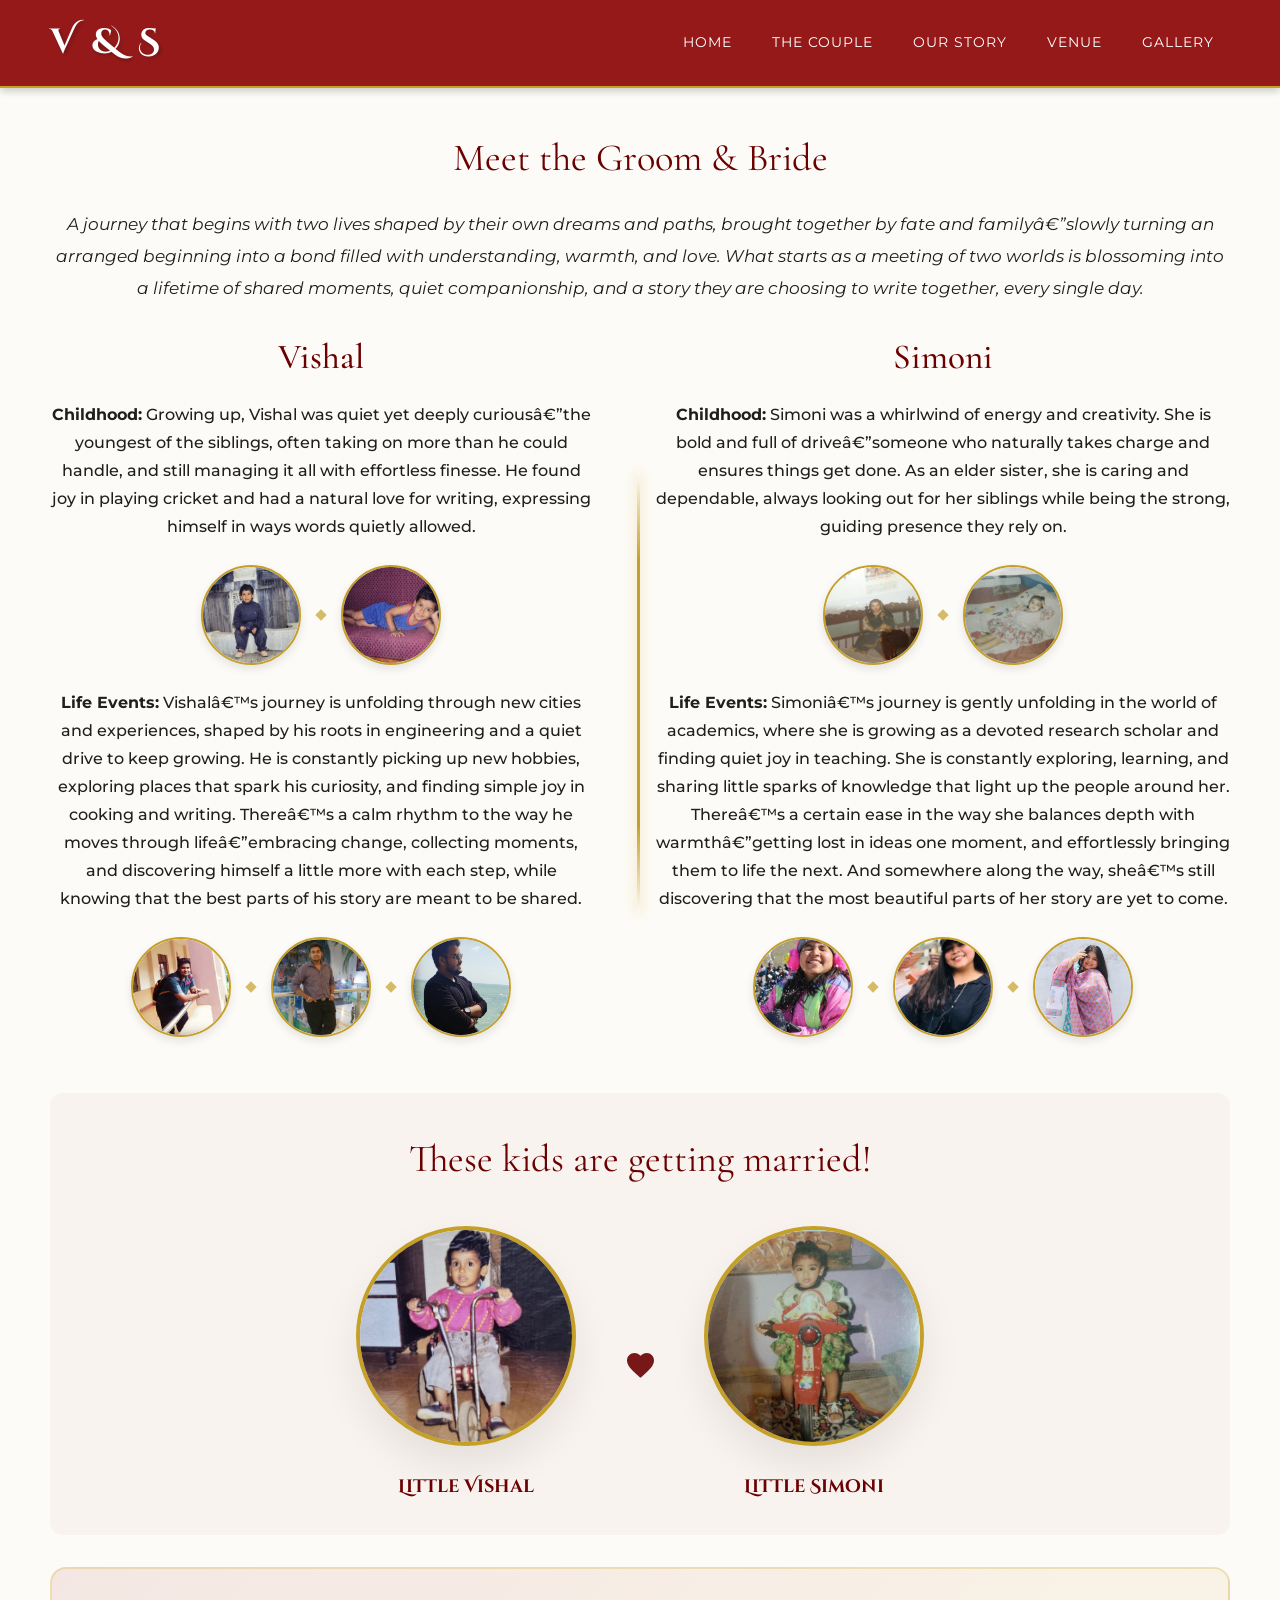
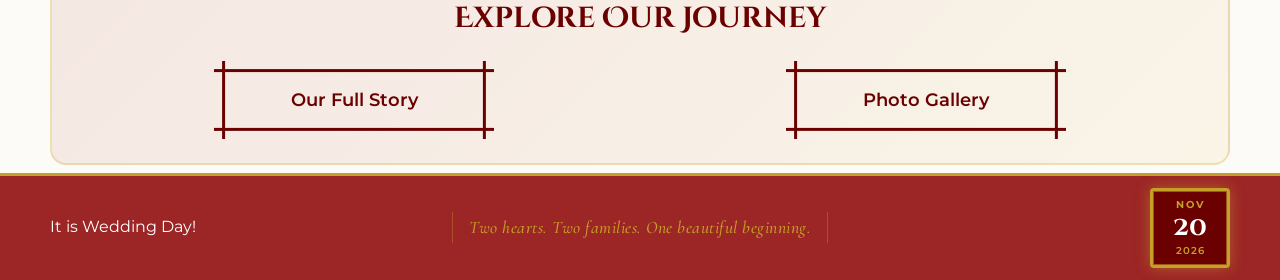
==== commit 1c9f5775: "Optimize images, fix UI, add mobile nav, fix gallery loading" ====
--- a/couple.html
+++ b/couple.html
@@ -1,4 +1,4 @@
-<!DOCTYPE html>
+﻿<!DOCTYPE html>
 <html lang="en">
 <head>
   <meta charset="UTF-8" />
@@ -8,6 +8,10 @@
   <link rel="preconnect" href="https://fonts.gstatic.com" crossorigin />
   <link href="https://fonts.googleapis.com/css2?family=Cormorant+Garamond:ital,wght@0,300;0,400;0,600;1,400&family=Montserrat:wght@300;400;500&family=Cinzel+Decorative:wght@400;700&display=swap" rel="stylesheet" />
   <link rel="stylesheet" href="style.css" />
+  <meta property="og:title" content="Vishal & Simoni's Wedding" />
+  <meta property="og:description" content="Join us in celebrating!" />
+  <meta property="og:image" content="images/og-image.jpg" />
+  <meta property="og:url" content="https://vishalandsimoni.com/" />
 </head>
 <body>
   <header class="topbar">
@@ -35,25 +39,54 @@
         </div>
         <a href="gallery.html">Gallery</a>
       </div>
+      <button class="hamburger-menu" aria-label="Toggle navigation menu">
+        <span></span>
+        <span></span>
+        <span></span>
+      </button>
     </nav>
+    <div class="mobile-nav-overlay" id="mobileNavOverlay">
+      <div class="mobile-nav-content">
+        <a href="index.html">Home</a>
+        <a href="couple.html">The Couple</a>
+        <div class="mobile-dropdown">
+          <button class="mobile-dropdown-btn">Our Story â–¼</button>
+          <div class="mobile-dropdown-content">
+            <a href="roka.html">Roka</a>
+            <a href="engagement.html">Engagement</a>
+            <a href="sangeet.html">Sangeet</a>
+            <a href="haldi.html">Haldi</a>
+            <a href="wedding.html">Wedding</a>
+            <a href="reception.html">Reception</a>
+          </div>
+        </div>
+        <div class="mobile-dropdown">
+          <button class="mobile-dropdown-btn">Venue â–¼</button>
+          <div class="mobile-dropdown-content">
+            <a href="khajuraho-history.html">Khajuraho History</a>
+          </div>
+        </div>
+        <a href="gallery.html">Gallery</a>
+      </div>
+    </div>
   </header>
 
   <main class="container">
     <section class="section-block couple-intro">
       <h2>Meet the Groom &amp; Bride</h2>
-      <p style="font-style: italic;">A journey that begins with two lives shaped by their own dreams and paths, brought together by fate and family—slowly turning an arranged beginning into a bond filled with understanding, warmth, and love. What starts as a meeting of two worlds is blossoming into a lifetime of shared moments, quiet companionship, and a story they are choosing to write together, every single day.</p>
+      <p style="font-style: italic;">A journey that begins with two lives shaped by their own dreams and paths, brought together by fate and familyâ€”slowly turning an arranged beginning into a bond filled with understanding, warmth, and love. What starts as a meeting of two worlds is blossoming into a lifetime of shared moments, quiet companionship, and a story they are choosing to write together, every single day.</p>
     </section>
 
     <div class="info-grid">
       <article>
         <h3>Vishal</h3>
-        <p><strong>Childhood:</strong> Growing up, Vishal was quiet yet deeply curious—the youngest of the siblings, often taking on more than he could handle, and still managing it all with effortless finesse. He found joy in playing cricket and had a natural love for writing, expressing himself in ways words quietly allowed.</p>
+        <p><strong>Childhood:</strong> Growing up, Vishal was quiet yet deeply curiousâ€”the youngest of the siblings, often taking on more than he could handle, and still managing it all with effortless finesse. He found joy in playing cricket and had a natural love for writing, expressing himself in ways words quietly allowed.</p>
         <div class="story-gallery">
           <div class="story-frame"><img src="images/Vishal_Child_01.jpg" alt="Vishal Childhood 1"></div>
           <div class="diamond-divider"></div>
           <div class="story-frame"><img src="images/Vishal_Child_02.jpg" alt="Vishal Childhood 2"></div>
         </div>
-        <p style="margin-top: 1rem;"><strong>Life Events:</strong> Vishal’s journey is unfolding through new cities and experiences, shaped by his roots in engineering and a quiet drive to keep growing. He is constantly picking up new hobbies, exploring places that spark his curiosity, and finding simple joy in cooking and writing. There’s a calm rhythm to the way he moves through life—embracing change, collecting moments, and discovering himself a little more with each step, while knowing that the best parts of his story are meant to be shared.</p>
+        <p style="margin-top: 1rem;"><strong>Life Events:</strong> Vishalâ€™s journey is unfolding through new cities and experiences, shaped by his roots in engineering and a quiet drive to keep growing. He is constantly picking up new hobbies, exploring places that spark his curiosity, and finding simple joy in cooking and writing. Thereâ€™s a calm rhythm to the way he moves through lifeâ€”embracing change, collecting moments, and discovering himself a little more with each step, while knowing that the best parts of his story are meant to be shared.</p>
         <div class="story-gallery">
           <div class="story-frame"><img src="images/Vishal_Life_01.jpg" alt="Vishal Event 1"></div>
           <div class="diamond-divider"></div>
@@ -64,13 +97,13 @@
       </article>
       <article>
         <h3>Simoni</h3>
-        <p><strong>Childhood:</strong> Simoni was a whirlwind of energy and creativity. She is bold and full of drive—someone who naturally takes charge and ensures things get done. As an elder sister, she is caring and dependable, always looking out for her siblings while being the strong, guiding presence they rely on.</p>
+        <p><strong>Childhood:</strong> Simoni was a whirlwind of energy and creativity. She is bold and full of driveâ€”someone who naturally takes charge and ensures things get done. As an elder sister, she is caring and dependable, always looking out for her siblings while being the strong, guiding presence they rely on.</p>
         <div class="story-gallery">
           <div class="story-frame"><img src="images/Simoni_Child_01.jpeg" alt="Simoni Childhood 1"></div>
           <div class="diamond-divider"></div>
           <div class="story-frame"><img src="images/Simoni_Child_02.jpeg" alt="Simoni Childhood 2"></div>
         </div>
-        <p style="margin-top: 1rem;"><strong>Life Events:</strong> Simoni’s journey is gently unfolding in the world of academics, where she is growing as a devoted research scholar and finding quiet joy in teaching. She is constantly exploring, learning, and sharing little sparks of knowledge that light up the people around her. There’s a certain ease in the way she balances depth with warmth—getting lost in ideas one moment, and effortlessly bringing them to life the next. And somewhere along the way, she’s still discovering that the most beautiful parts of her story are yet to come.</p>
+        <p style="margin-top: 1rem;"><strong>Life Events:</strong> Simoniâ€™s journey is gently unfolding in the world of academics, where she is growing as a devoted research scholar and finding quiet joy in teaching. She is constantly exploring, learning, and sharing little sparks of knowledge that light up the people around her. Thereâ€™s a certain ease in the way she balances depth with warmthâ€”getting lost in ideas one moment, and effortlessly bringing them to life the next. And somewhere along the way, sheâ€™s still discovering that the most beautiful parts of her story are yet to come.</p>
         <div class="story-gallery">
           <div class="story-frame"><img src="images/Simoni_Life_01.jpg" alt="Simoni Event 1"></div>
           <div class="diamond-divider"></div>
@@ -111,7 +144,7 @@
 
   <footer class="site-footer">
     <div class="container footer-compact-row">
-      <div class="countdown" aria-live="polite">
+      <div class="countdown-sr-only" style="position:absolute; width:1px; height:1px; overflow:hidden; clip:rect(0,0,0,0);">Countdown to Wedding: November 20, 2026</div><div class="countdown" aria-hidden="true">
         <div><span id="days">0</span><small>Days</small></div>
         <div><span id="hours">0</span><small>Hours</small></div>
         <div><span id="minutes">0</span><small>Minutes</small></div>
@@ -131,5 +164,7 @@
   <script src="countdown.js"></script>
   <script src="lightbox.js"></script>
   <script src="responsive-imgs.js"></script>
+  <script src="mobile-menu.js"></script>
 </body>
-</html>+</html>
+
--- a/style.css
+++ b/style.css
@@ -17,7 +17,7 @@
 
 * {box-sizing:border-box;margin:0;padding:0;}
 html {scroll-behavior:smooth;}
-html,body {height:100%;font-family:'Montserrat', sans-serif;font-size:16px;line-height:1.8;color:var(--text);display:flex;flex-direction:column;background:var(--bg);font-weight: 400; overflow-x: hidden;}
+html,body {min-height:100vh;font-family:'Montserrat', sans-serif;font-size:16px;line-height:1.8;color:var(--text);display:flex;flex-direction:column;background:var(--bg);font-weight: 400; overflow-x: hidden;}
 body.loading-active { overflow: hidden; }
 
 /* Loading Overlay */
@@ -1047,4 +1047,103 @@
         top: -40px;
         right: 0;
     }
-}+}/* Mobile Nav CSS */
+.hamburger-menu {
+  display: none;
+  flex-direction: column;
+  justify-content: space-around;
+  width: 2rem;
+  height: 2rem;
+  background: transparent;
+  border: none;
+  cursor: pointer;
+  padding: 0;
+  z-index: 100;
+}
+
+.hamburger-menu span {
+  width: 2rem;
+  height: 0.25rem;
+  background: var(--gold);
+  border-radius: 10px;
+  transition: all 0.3s linear;
+  position: relative;
+  transform-origin: 1px;
+}
+
+.mobile-nav-overlay {
+  display: none;
+  position: fixed;
+  top: 0;
+  left: 0;
+  width: 100vw;
+  height: 100vh;
+  background: rgba(107, 0, 0, 0.95);
+  backdrop-filter: blur(10px);
+  z-index: 90;
+  justify-content: center;
+  align-items: center;
+  opacity: 0;
+  transition: opacity 0.3s ease;
+}
+
+.mobile-nav-overlay.active {
+  display: flex;
+  opacity: 1;
+}
+
+.mobile-nav-content {
+  display: flex;
+  flex-direction: column;
+  gap: 1.5rem;
+  text-align: center;
+  width: 100%;
+  padding: 2rem;
+  max-height: 100vh;
+  overflow-y: auto;
+}
+
+.mobile-nav-content a, .mobile-dropdown-btn {
+  font-size: 1.5rem;
+  color: #fff;
+  text-transform: uppercase;
+  text-decoration: none;
+  letter-spacing: 2px;
+  background: none;
+  border: none;
+  font-family: 'Montserrat', sans-serif;
+  cursor: pointer;
+  transition: color 0.3s ease;
+}
+
+.mobile-nav-content a:hover, .mobile-dropdown-btn:hover {
+  color: var(--gold);
+}
+
+.mobile-dropdown-content {
+  display: none;
+  flex-direction: column;
+  gap: 1rem;
+  margin-top: 1rem;
+  background: rgba(0, 0, 0, 0.2);
+  padding: 1rem;
+  border-radius: 8px;
+}
+
+.mobile-dropdown.open .mobile-dropdown-content {
+  display: flex;
+}
+
+body.mobile-menu-open {
+  overflow: hidden;
+}
+
+@media (max-width: 960px) {
+  .nav-links {
+    display: none;
+  }
+  .hamburger-menu {
+    display: flex;
+  }
+}
+
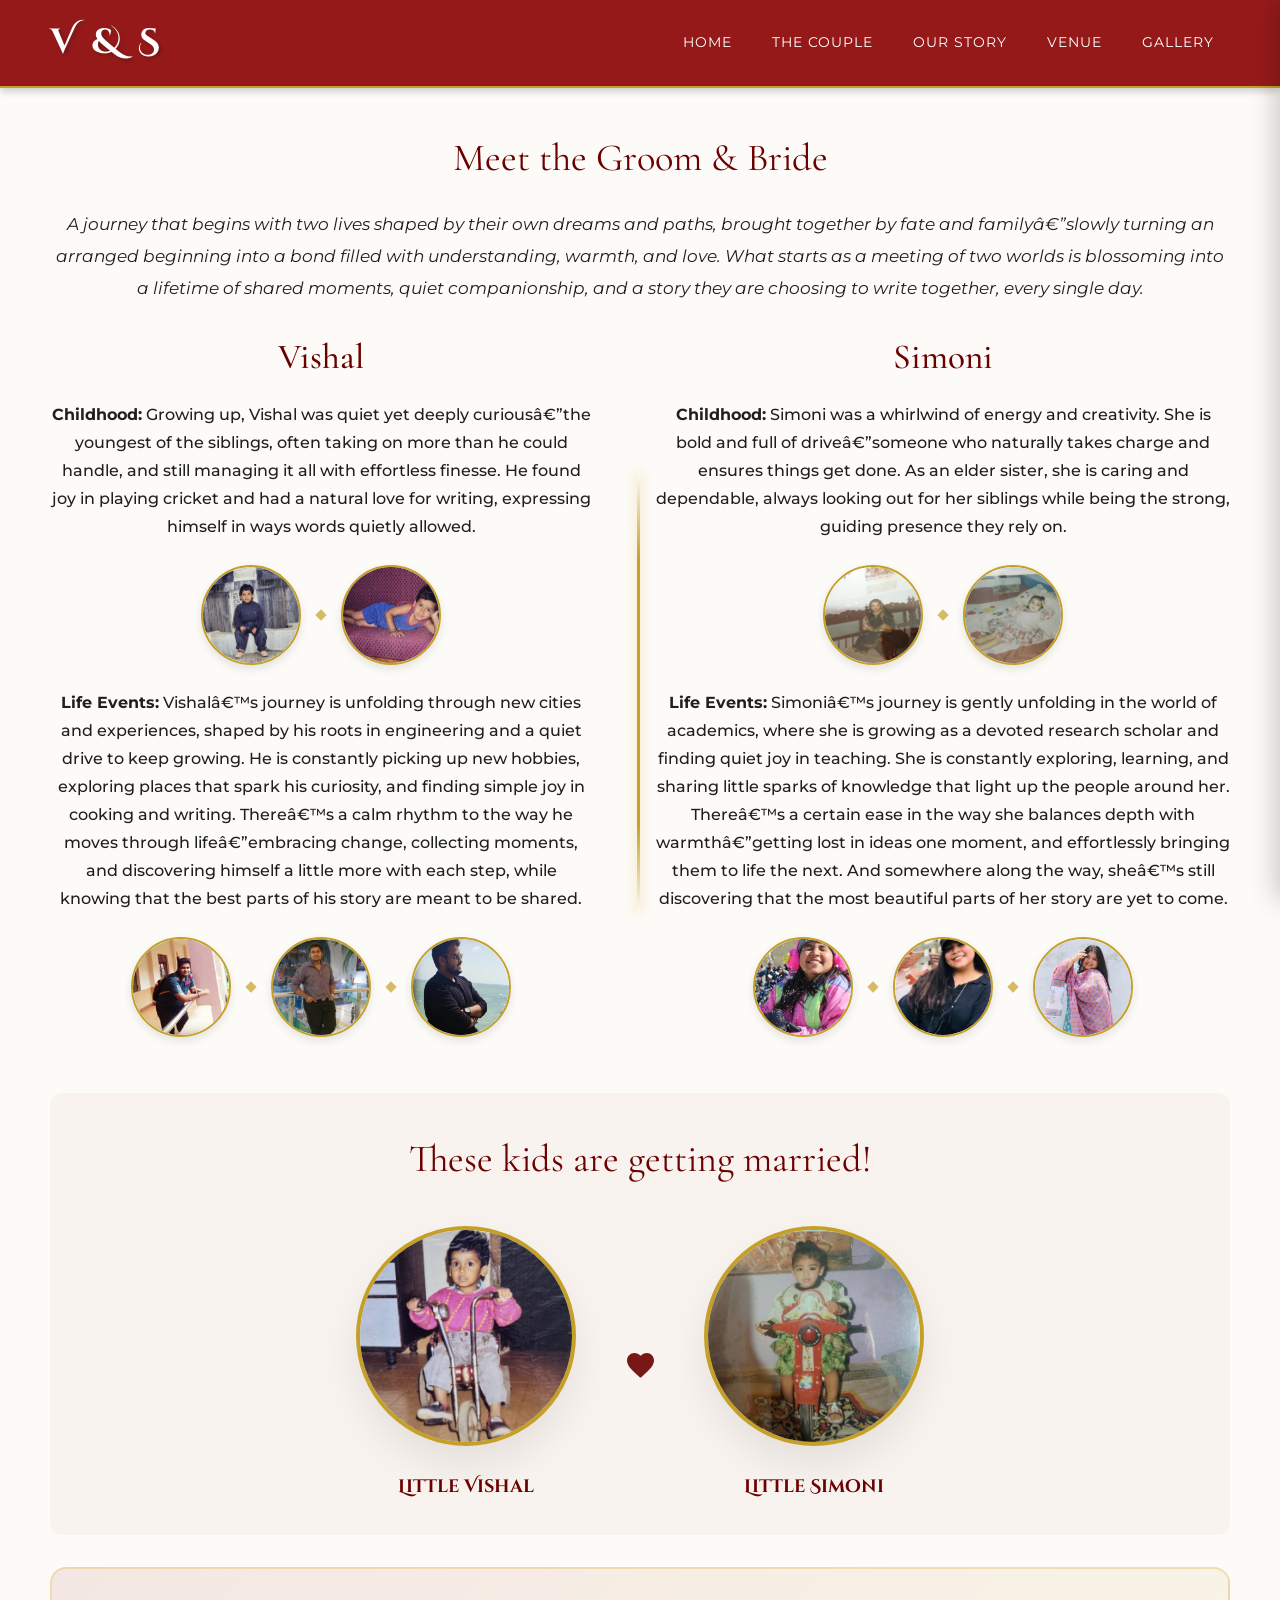
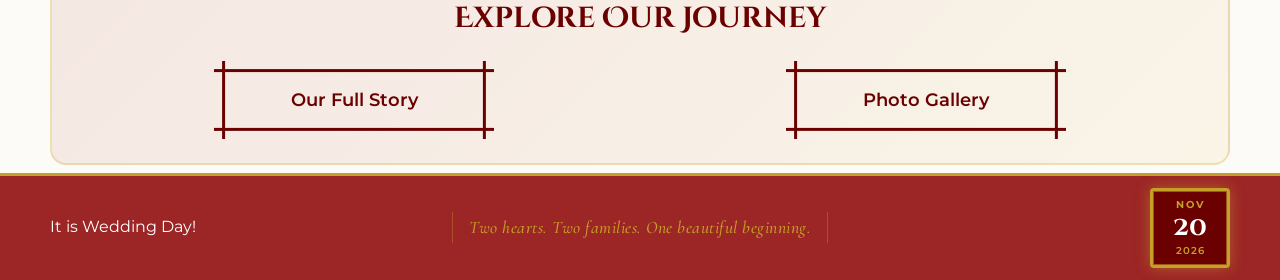
==== commit f6145782: "Complete Mobile UX Overhaul: side drawer, footer, theme, encoding" ====
--- a/couple.html
+++ b/couple.html
@@ -8,10 +8,12 @@
   <link rel="preconnect" href="https://fonts.gstatic.com" crossorigin />
   <link href="https://fonts.googleapis.com/css2?family=Cormorant+Garamond:ital,wght@0,300;0,400;0,600;1,400&family=Montserrat:wght@300;400;500&family=Cinzel+Decorative:wght@400;700&display=swap" rel="stylesheet" />
   <link rel="stylesheet" href="style.css" />
+  <link rel="stylesheet" href="mobile_nav.css" />
   <meta property="og:title" content="Vishal & Simoni's Wedding" />
   <meta property="og:description" content="Join us in celebrating!" />
-  <meta property="og:image" content="images/og-image.jpg" />
-  <meta property="og:url" content="https://vishalandsimoni.com/" />
+  <meta property="og:image" content="https://vishal15091997.github.io/Antigravity/images/og-image.jpeg" />
+  <meta property="og:url" content="https://vishal15091997.github.io/Antigravity/" />
+  <meta name="color-scheme" content="light only" />
 </head>
 <body>
   <header class="topbar">
@@ -45,29 +47,35 @@
         <span></span>
       </button>
     </nav>
-    <div class="mobile-nav-overlay" id="mobileNavOverlay">
-      <div class="mobile-nav-content">
-        <a href="index.html">Home</a>
-        <a href="couple.html">The Couple</a>
-        <div class="mobile-dropdown">
-          <button class="mobile-dropdown-btn">Our Story â–¼</button>
-          <div class="mobile-dropdown-content">
-            <a href="roka.html">Roka</a>
-            <a href="engagement.html">Engagement</a>
-            <a href="sangeet.html">Sangeet</a>
-            <a href="haldi.html">Haldi</a>
-            <a href="wedding.html">Wedding</a>
-            <a href="reception.html">Reception</a>
-          </div>
+    <!-- Mobile Side Drawer -->
+    <div class="mobile-drawer-overlay" id="mobileDrawerOverlay"></div>
+    <div class="mobile-drawer" id="mobileDrawer">
+        <div class="drawer-header">
+            <span class="drawer-title">Menu</span>
+            <button class="drawer-close" aria-label="Close menu">&times;</button>
         </div>
-        <div class="mobile-dropdown">
-          <button class="mobile-dropdown-btn">Venue â–¼</button>
-          <div class="mobile-dropdown-content">
-            <a href="khajuraho-history.html">Khajuraho History</a>
-          </div>
+        <div class="drawer-content">
+            <a href="index.html" class="drawer-link">Home</a>
+            <a href="couple.html" class="drawer-link">The Couple</a>
+            <div class="drawer-dropdown">
+                <button class="drawer-dropdown-btn">Our Story <span class="arrow">&#9660;</span></button>
+                <div class="drawer-dropdown-content">
+                    <a href="roka.html">Roka</a>
+                    <a href="engagement.html">Engagement</a>
+                    <a href="sangeet.html">Sangeet</a>
+                    <a href="haldi.html">Haldi</a>
+                    <a href="wedding.html">Wedding</a>
+                    <a href="reception.html">Reception</a>
+                </div>
+            </div>
+            <div class="drawer-dropdown">
+                <button class="drawer-dropdown-btn">Venue <span class="arrow">&#9660;</span></button>
+                <div class="drawer-dropdown-content">
+                    <a href="khajuraho-history.html">Khajuraho History</a>
+                </div>
+            </div>
+            <a href="gallery.html" class="drawer-link">Gallery</a>
         </div>
-        <a href="gallery.html">Gallery</a>
-      </div>
     </div>
   </header>
 
@@ -168,3 +176,7 @@
 </body>
 </html>
 
+
+
+
+
--- a/style.css
+++ b/style.css
@@ -1147,3 +1147,77 @@
   }
 }
 
+
+@media (max-width: 768px) {
+  .footer-content { flex-direction: column; justify-content: center; gap: 1.5rem; }
+  .footer-text { text-align: center; max-width: 100%; margin: 0 auto; }
+  .countdown { justify-content: center; flex-wrap: wrap; }
+  .brand { font-size: 1.8rem; }
+  .glass-card { padding: 1.5rem 1rem; margin: 0 1rem; width: auto; max-width: 90%; }
+  .glass-card h1 { font-size: 2.5rem; }
+  .loader-text { font-size: 1.3rem; text-align: center; width: 100%; }
+  .hero { min-height: 70vh; }
+  .info-grid { padding: 0 1rem; box-sizing: border-box; overflow: hidden; }
+  .story-images { width: 100%; padding: 0 1rem; box-sizing: border-box; overflow: hidden; }
+  .section-block h2, .section-block h3 { font-size: 2rem; }
+  .image-wrapper { width: 100%; }
+}
+
+@media (max-width: 768px) {
+  .footer-compact-row {
+      grid-template-columns: 1fr;
+      gap: 1.5rem;
+      text-align: center;
+      padding: 1.5rem 1rem;
+  }
+  .countdown {
+      justify-content: center;
+      flex-direction: row;
+      flex-wrap: wrap;
+  }
+  .wedding-seal {
+      justify-self: center;
+  }
+  .footer-quote-inline {
+      border-left: none;
+      border-right: none;
+      border-top: 1px solid rgba(212,175,55,0.3);
+      border-bottom: 1px solid rgba(212,175,55,0.3);
+      padding: 1rem 0 !important;
+  }
+}
+
+:root {
+  color-scheme: light;
+}
+
+@media (max-width: 768px) {
+  .card-divider {
+    width: 80% !important;
+    height: 3px !important;
+    margin: 1.5rem auto !important;
+    background: linear-gradient(90deg, transparent 0%, var(--gold) 20%, var(--gold) 80%, transparent 100%) !important;
+  }
+  .countdown div {
+    min-width: 50px;
+    padding: 0.2rem 0.3rem;
+  }
+  .countdown span {
+    font-size: 1.1rem;
+  }
+  .countdown small {
+    font-size: 0.5rem;
+  }
+  .footer-compact-row {
+    gap: 0.8rem;
+    padding: 1rem 0.5rem;
+  }
+  .footer-quote-inline {
+    padding: 0.5rem 0 !important;
+    font-size: 1rem !important;
+  }
+  .wedding-seal {
+    transform: scale(0.85);
+    margin: 0;
+  }
+}
--- a/mobile_nav.css
+++ b/mobile_nav.css
@@ -0,0 +1,187 @@
+/* mobile_nav.css */
+.hamburger-menu {
+  display: none;
+  flex-direction: column;
+  justify-content: space-around;
+  width: 30px;
+  height: 24px;
+  background: transparent;
+  border: none;
+  cursor: pointer;
+  padding: 0;
+  z-index: 1001;
+}
+
+.hamburger-menu span {
+  width: 100%;
+  height: 3px;
+  background: #fff;
+  border-radius: 4px;
+  transition: all 0.3s linear;
+  position: relative;
+  transform-origin: 1px;
+}
+
+/* Mobile Drawer Overlay */
+.mobile-drawer-overlay {
+  position: fixed;
+  inset: 0;
+  background: rgba(0, 0, 0, 0.5);
+  backdrop-filter: blur(4px);
+  z-index: 999;
+  opacity: 0;
+  visibility: hidden;
+  transition: opacity 0.3s ease, visibility 0.3s ease;
+}
+
+.mobile-drawer-overlay.active {
+  opacity: 1;
+  visibility: visible;
+}
+
+/* Mobile Drawer */
+.mobile-drawer {
+  position: fixed;
+  top: 0;
+  right: 0;
+  width: 280px;
+  height: 100vh;
+  background: rgba(253, 251, 247, 0.95); /* Ivory base with transparency */
+  backdrop-filter: blur(16px);
+  box-shadow: -5px 0 25px rgba(0, 0, 0, 0.2);
+  z-index: 1000;
+  transform: translateX(100%);
+  transition: transform 0.4s cubic-bezier(0.16, 1, 0.3, 1);
+  display: flex;
+  flex-direction: column;
+  border-left: 2px solid var(--gold);
+}
+
+.mobile-drawer.active {
+  transform: translateX(0);
+}
+
+/* Drawer Header */
+.drawer-header {
+  display: flex;
+  justify-content: space-between;
+  align-items: center;
+  padding: 1.5rem 1.5rem 1rem;
+  border-bottom: 1px solid rgba(197, 160, 40, 0.3);
+}
+
+.drawer-title {
+  font-family: 'Cinzel Decorative', serif;
+  color: var(--maroon);
+  font-size: 1.5rem;
+  font-weight: 700;
+}
+
+.drawer-close {
+  background: none;
+  border: none;
+  font-size: 2rem;
+  color: var(--maroon);
+  cursor: pointer;
+  line-height: 1;
+}
+
+/* Drawer Content */
+.drawer-content {
+  padding: 1.5rem;
+  display: flex;
+  flex-direction: column;
+  gap: 1.2rem;
+  overflow-y: auto;
+}
+
+.drawer-link {
+  font-family: 'Montserrat', sans-serif;
+  font-size: 1.1rem;
+  color: var(--maroon);
+  text-decoration: none;
+  font-weight: 500;
+  text-transform: uppercase;
+  letter-spacing: 1px;
+  padding: 0.5rem 0;
+  border-bottom: 1px solid transparent;
+  transition: color 0.2s;
+}
+
+.drawer-link:hover {
+  color: var(--gold);
+}
+
+/* Dropdown Accordion */
+.drawer-dropdown {
+  display: flex;
+  flex-direction: column;
+}
+
+.drawer-dropdown-btn {
+  background: none;
+  border: none;
+  font-family: 'Montserrat', sans-serif;
+  font-size: 1.1rem;
+  color: var(--maroon);
+  font-weight: 500;
+  text-transform: uppercase;
+  letter-spacing: 1px;
+  padding: 0.5rem 0;
+  display: flex;
+  justify-content: space-between;
+  align-items: center;
+  cursor: pointer;
+  width: 100%;
+}
+
+.drawer-dropdown-btn .arrow {
+  font-size: 0.8rem;
+  transition: transform 0.3s ease;
+}
+
+.drawer-dropdown.open .drawer-dropdown-btn .arrow {
+  transform: rotate(180deg);
+}
+
+.drawer-dropdown-content {
+  max-height: 0;
+  overflow: hidden;
+  transition: max-height 0.4s ease;
+  display: flex;
+  flex-direction: column;
+  gap: 0.8rem;
+  padding-left: 1rem;
+}
+
+.drawer-dropdown.open .drawer-dropdown-content {
+  max-height: 300px;
+  margin-top: 0.5rem;
+  margin-bottom: 0.5rem;
+}
+
+.drawer-dropdown-content a {
+  font-size: 0.95rem;
+  color: var(--text);
+  text-decoration: none;
+  font-weight: 400;
+  text-transform: capitalize;
+  border-left: 2px solid transparent;
+  padding-left: 0.5rem;
+  transition: color 0.2s, border-color 0.2s;
+}
+
+.drawer-dropdown-content a:hover {
+  color: var(--gold);
+  border-left-color: var(--gold);
+}
+
+/* Show hamburger on mobile */
+@media (max-width: 960px) {
+  .hamburger-menu {
+    display: flex;
+  }
+  .nav-links {
+    display: none;
+  }
+}
